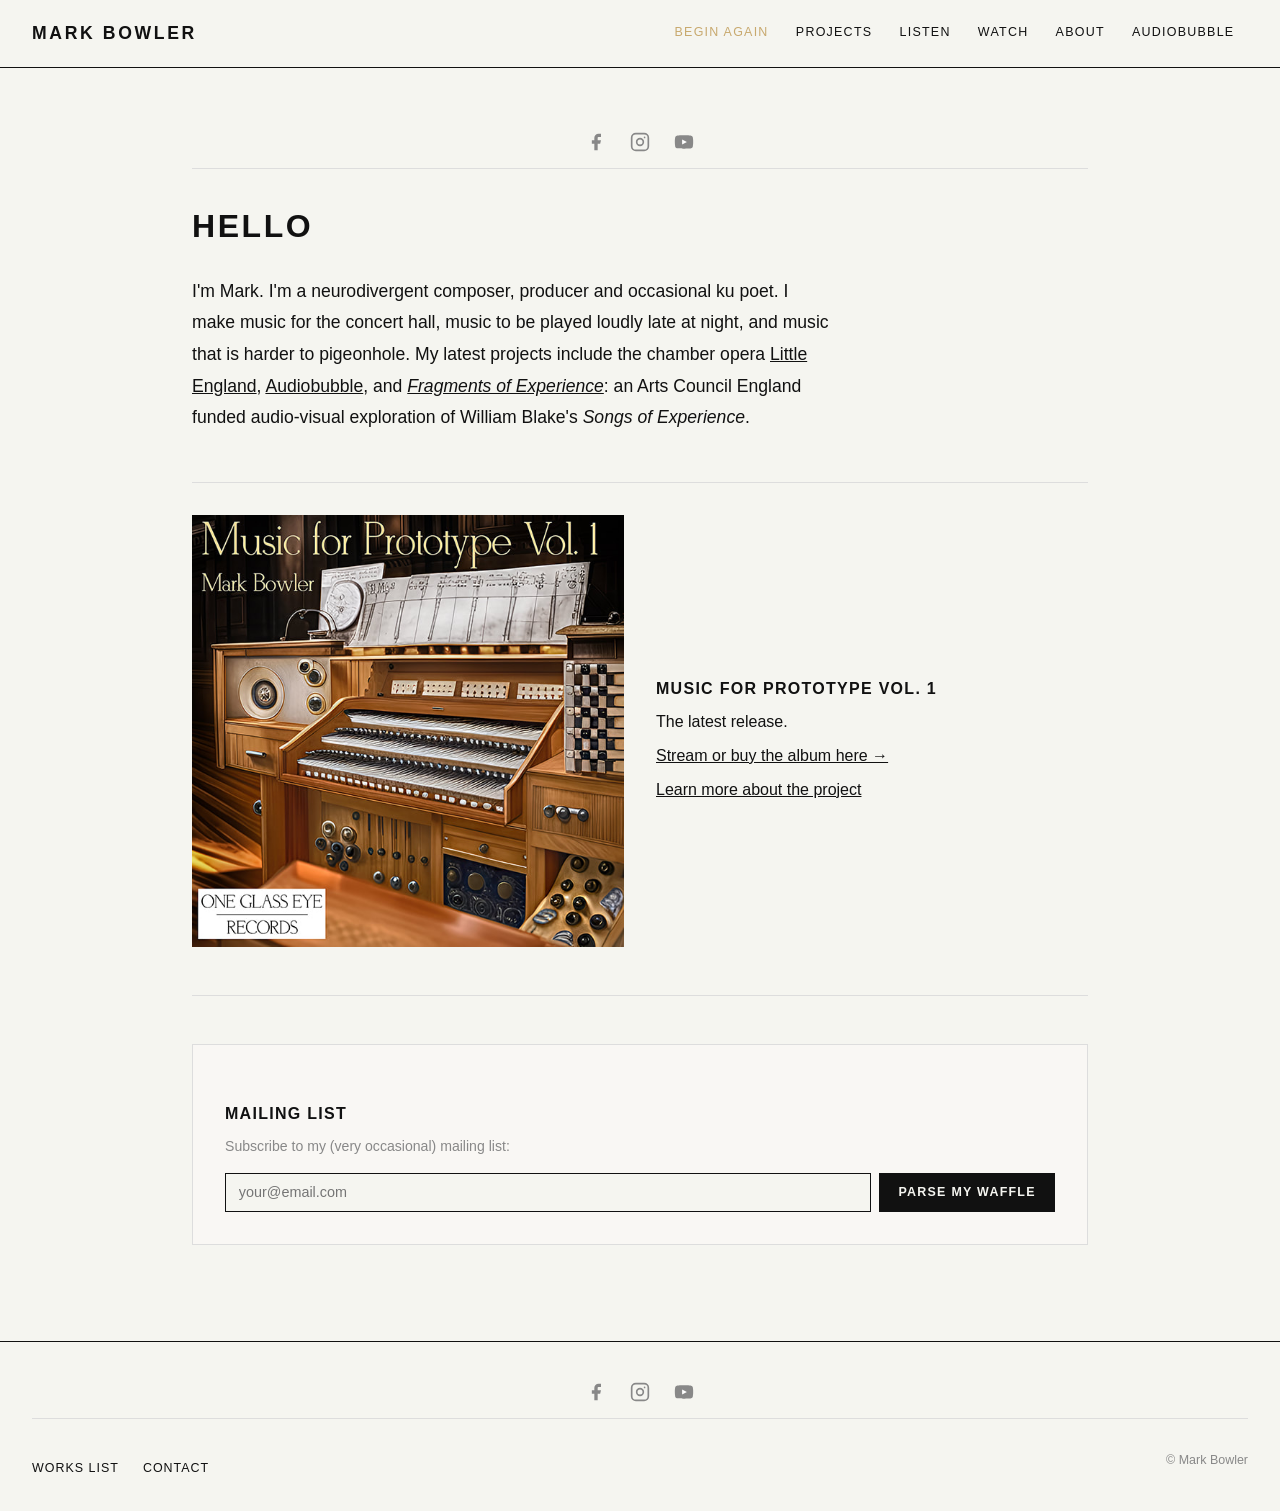
==== index.html @ 7967b2ca "Add files via upload" ====
<!DOCTYPE html>
<html lang="en">
<head>
  <meta charset="UTF-8">
  <meta name="viewport" content="width=device-width, initial-scale=1.0">
  <title>Mark Bowler – Composer</title>
  <meta name="description" content="Mark Bowler is a neurodivergent composer, producer and occasional ku poet.">
  <link rel="stylesheet" href="css/style.css">
</head>
<body>

<header></header>

<main>
  <section class="home-intro">
    <h2>Hello</h2>
    <p>
      I'm Mark. I'm a neurodivergent composer, producer and occasional ku poet.
      I make music for the concert hall, music to be played loudly late at night,
      and music that is harder to pigeonhole. My latest projects include the chamber
      opera <a href="little-england.html">Little England</a>,
      <a href="audiobubble.html">Audiobubble</a>, and
      <em><a href="fragments-of-experience.html">Fragments of Experience</a></em>:
      an Arts Council England funded audio-visual exploration of William Blake's
      <em>Songs of Experience</em>.
    </p>
  </section>

  <hr>

  <section class="home-featured">
    <div>
      <a href="music-for-prototype-vol-1.html">
        <img
          src="images/protoptype-album-600x600_orig.jpg"
          alt="Music for Prototype Vol 1 album cover">
      </a>
    </div>
    <div class="featured-text">
      <h3>Music for Prototype Vol. 1</h3>
      <p>The latest release.</p>
      <p><a href="https://tr.ee/5BT4G4Kfy5" target="_blank" rel="noopener">Stream or buy the album here →</a></p>
      <p><a href="music-for-prototype-vol-1.html">Learn more about the project</a></p>
    </div>
  </section>

  <hr>

  <section class="mailing-list-section">
    <h3>Mailing List</h3>
    <p>Subscribe to my (very occasional) mailing list:</p>
    <!-- Replace https://markbmusic.us15.list-manage.com/subscribe/post?u=b76125705f27b5b52a41dfa4a&id=9430c9284a with your actual Mailchimp embed action URL -->
    <form class="mailchimp-form"
          action="https://markbmusic.us15.list-manage.com/subscribe/post?u=b76125705f27b5b52a41dfa4a&id=9430c9284a"
          method="post"
          target="_blank"
          novalidate>
      <input type="email" name="EMAIL" placeholder="your@email.com" required>
      <!-- Anti-bot field — do not remove -->
      <div style="position:absolute;left:-5000px" aria-hidden="true">
        <input type="text" name="b_b76125705f27b5b52a41dfa4a_9430c9284a" tabindex="-1" value="">
      </div>
      <button type="submit">Parse my waffle</button>
    </form>
  </section>
</main>

<footer></footer>
<script src="shared.js"></script>
</body>
</html>
---- css/style.css ----
/* =============================================
   MARK BOWLER - markbmusic.co.uk
   Static site CSS
   ============================================= */

*, *::before, *::after {
  box-sizing: border-box;
  margin: 0;
  padding: 0;
}

:root {
  --black: #111111;
  --white: #f5f5f0;
  --accent: #c8a96e;
  --mid: #888;
  --light-border: #ddd;
  --font-serif: 'Georgia', 'Times New Roman', serif;
  --font-sans: 'Helvetica Neue', Arial, sans-serif;
}

html {
  font-size: 16px;
  scroll-behavior: smooth;
}

body {
  background: var(--white);
  color: var(--black);
  font-family: var(--font-sans);
  line-height: 1.6;
  min-height: 100vh;
  display: flex;
  flex-direction: column;
}

a {
  color: var(--black);
  text-decoration: underline;
}

a:hover {
  color: var(--accent);
}

img {
  max-width: 100%;
  height: auto;
  display: block;
}

/* =============================================
   HEADER / NAV
   ============================================= */

header {
  border-bottom: 1px solid var(--black);
  padding: 0 2rem;
  display: flex;
  align-items: center;
  justify-content: space-between;
  flex-wrap: wrap;
  gap: 1rem;
  position: sticky;
  top: 0;
  background: var(--white);
  z-index: 100;
}

.site-title {
  font-family: var(--font-sans);
  font-size: 1.1rem;
  font-weight: 700;
  letter-spacing: 0.15em;
  text-decoration: none;
  text-transform: uppercase;
  padding: 1.2rem 0;
  color: var(--black);
}

nav {
  display: flex;
  align-items: center;
  flex-wrap: wrap;
  gap: 0;
}

nav ul {
  list-style: none;
  display: flex;
  flex-wrap: wrap;
  align-items: center;
  gap: 0;
}

nav ul li {
  position: relative;
}

nav ul li a {
  display: block;
  padding: 1.2rem 0.85rem;
  font-size: 0.78rem;
  letter-spacing: 0.1em;
  text-transform: uppercase;
  text-decoration: none;
  font-weight: 500;
  white-space: nowrap;
  transition: color 0.2s;
}

nav ul li a:hover,
nav ul li a.active {
  color: var(--accent);
}

/* Dropdown */
nav ul li ul.dropdown {
  display: none;
  position: absolute;
  top: 100%;
  left: 0;
  background: var(--white);
  border: 1px solid var(--black);
  min-width: 220px;
  z-index: 200;
  flex-direction: column;
  gap: 0;
}

nav ul li:hover ul.dropdown {
  display: flex;
}

nav ul li ul.dropdown li a {
  padding: 0.7rem 1rem;
  font-size: 0.74rem;
  border-bottom: 1px solid var(--light-border);
}

nav ul li ul.dropdown li:last-child a {
  border-bottom: none;
}

/* Mobile nav toggle */
.nav-toggle {
  display: none;
  background: none;
  border: none;
  cursor: pointer;
  font-size: 1.4rem;
  padding: 0.5rem;
}

/* =============================================
   MAIN CONTENT
   ============================================= */

main {
  flex: 1;
  padding: 3rem 2rem;
  max-width: 960px;
  margin: 0 auto;
  width: 100%;
}

h1, h2, h3 {
  font-family: var(--font-sans);
  letter-spacing: 0.08em;
  text-transform: uppercase;
}

h2 {
  font-size: 1.5rem;
  margin-bottom: 1.5rem;
  padding-bottom: 0.5rem;
  border-bottom: 1px solid var(--black);
}

h3 {
  font-size: 1rem;
  margin: 1.5rem 0 0.5rem;
}

p {
  margin-bottom: 1rem;
}

hr {
  border: none;
  border-top: 1px solid var(--light-border);
  margin: 2rem 0;
}

blockquote {
  border-left: 3px solid var(--accent);
  padding-left: 1rem;
  margin: 1.5rem 0;
  color: #444;
  font-style: italic;
}

/* =============================================
   HOME PAGE
   ============================================= */

.home-intro {
  margin-bottom: 3rem;
}

.home-intro h2 {
  font-size: 2rem;
  border-bottom: none;
  margin-bottom: 1rem;
}

.home-intro p {
  font-size: 1.1rem;
  max-width: 640px;
  line-height: 1.8;
}

.home-featured {
  display: grid;
  grid-template-columns: 1fr 1fr;
  gap: 2rem;
  margin-bottom: 3rem;
  align-items: center;
}

.home-featured img {
  width: 100%;
}

.home-featured .featured-text p {
  margin-bottom: 0.5rem;
}

/* =============================================
   PROJECTS PAGE
   ============================================= */

.projects-grid {
  display: grid;
  grid-template-columns: repeat(2, 1fr);
  gap: 2rem;
  margin-top: 1.5rem;
}

.project-card {
  border: 1px solid var(--light-border);
  text-decoration: none;
  display: block;
  transition: border-color 0.2s;
}

.project-card:hover {
  border-color: var(--accent);
}

.project-card img {
  width: 100%;
}

.project-card .card-label {
  padding: 0.75rem 1rem;
  font-size: 0.8rem;
  letter-spacing: 0.08em;
  text-transform: uppercase;
  font-weight: 600;
}

/* =============================================
   PROJECT DETAIL PAGES
   ============================================= */

.project-hero {
  margin-bottom: 2rem;
}

.project-hero img {
  width: 100%;
  max-height: 400px;
  object-fit: cover;
}

.two-col {
  display: grid;
  grid-template-columns: 1fr 1fr;
  gap: 2rem;
  margin: 2rem 0;
}

.two-col.wide-left {
  grid-template-columns: 2fr 1fr;
}

.credits-box {
  background: #f0ede8;
  padding: 1.5rem;
  font-size: 0.85rem;
  line-height: 1.8;
}

.credits-box strong {
  display: block;
  margin-bottom: 0.5rem;
  font-size: 0.75rem;
  letter-spacing: 0.1em;
  text-transform: uppercase;
}

.team-grid {
  display: grid;
  grid-template-columns: repeat(4, 1fr);
  gap: 1.5rem;
  margin: 2rem 0;
}

.team-member {
  text-align: center;
}

.team-member img {
  width: 100%;
  aspect-ratio: 1;
  object-fit: cover;
  margin-bottom: 0.5rem;
}

.team-member a {
  font-size: 0.78rem;
  display: block;
  line-height: 1.4;
}

.photo-strip {
  display: grid;
  grid-template-columns: repeat(3, 1fr);
  gap: 0.5rem;
  margin: 2rem 0;
}

.photo-strip img {
  width: 100%;
  aspect-ratio: 4/3;
  object-fit: cover;
}

.photo-strip.two-up {
  grid-template-columns: 1fr 1fr;
}

.cta-links {
  margin: 1.5rem 0;
  display: flex;
  gap: 1rem;
  flex-wrap: wrap;
}

.btn {
  display: inline-block;
  padding: 0.7rem 1.4rem;
  font-size: 0.78rem;
  letter-spacing: 0.1em;
  text-transform: uppercase;
  font-weight: 600;
  text-decoration: none;
  border: 2px solid var(--black);
  transition: background 0.2s, color 0.2s;
}

.btn:hover {
  background: var(--black);
  color: var(--white);
}

.btn.btn-accent {
  border-color: var(--accent);
  color: var(--accent);
}

.btn.btn-accent:hover {
  background: var(--accent);
  color: var(--white);
}

.tracklist {
  list-style: none;
  font-size: 0.9rem;
  line-height: 2;
  border-top: 1px solid var(--light-border);
  padding-top: 1rem;
}

/* =============================================
   LISTEN PAGE
   ============================================= */

.bandcamp-grid {
  display: grid;
  grid-template-columns: repeat(3, 1fr);
  gap: 1.5rem;
  margin: 2rem 0;
}

.bandcamp-grid iframe {
  width: 100%;
}

/* =============================================
   WATCH PAGE
   ============================================= */

.video-grid {
  display: grid;
  grid-template-columns: repeat(2, 1fr);
  gap: 1.5rem;
  margin: 1.5rem 0;
}

.video-wrap {
  position: relative;
  padding-bottom: 56.25%;
  height: 0;
  overflow: hidden;
}

.video-wrap iframe {
  position: absolute;
  top: 0; left: 0;
  width: 100%; height: 100%;
  border: 0;
}

/* =============================================
   ABOUT PAGE
   ============================================= */

.bio-section {
  margin-bottom: 2.5rem;
}

.bio-section h3 {
  font-size: 0.75rem;
  color: var(--mid);
  margin-bottom: 0.75rem;
}

.photo-gallery {
  display: grid;
  grid-template-columns: repeat(3, 1fr);
  gap: 0.5rem;
  margin: 2rem 0;
}

.photo-gallery img {
  width: 100%;
  aspect-ratio: 4/3;
  object-fit: cover;
}

/* =============================================
   WORKS LIST PAGE
   ============================================= */

.works-list {
  list-style: none;
}

.works-list li {
  padding: 1rem 0;
  border-bottom: 1px solid var(--light-border);
  font-size: 0.92rem;
}

.works-list li strong {
  display: block;
  font-size: 1rem;
  margin-bottom: 0.2rem;
}

.works-list li .forces {
  color: var(--mid);
  font-size: 0.82rem;
  font-style: italic;
}

.works-list li .description {
  margin-top: 0.25rem;
}

.works-list li .links {
  margin-top: 0.4rem;
  font-size: 0.82rem;
}

/* =============================================
   CONTACT PAGE
   ============================================= */

.contact-intro {
  max-width: 560px;
  margin-bottom: 2rem;
}

.contact-form {
  max-width: 560px;
}

.contact-form .form-group {
  margin-bottom: 1.2rem;
}

.contact-form label {
  display: block;
  font-size: 0.78rem;
  letter-spacing: 0.08em;
  text-transform: uppercase;
  margin-bottom: 0.4rem;
  font-weight: 600;
}

.contact-form input,
.contact-form textarea {
  width: 100%;
  padding: 0.7rem;
  border: 1px solid var(--black);
  background: var(--white);
  font-family: var(--font-sans);
  font-size: 0.95rem;
}

.contact-form textarea {
  min-height: 150px;
  resize: vertical;
}

.contact-form input:focus,
.contact-form textarea:focus {
  outline: 2px solid var(--accent);
}

/* =============================================
   AUDIOBUBBLE PAGE
   ============================================= */

.audiobubble-hero {
  text-align: center;
  padding: 4rem 2rem;
  background: var(--black);
  color: var(--white);
  margin: -3rem -2rem 3rem;
}

.audiobubble-hero h2 {
  font-size: 3rem;
  color: var(--white);
  border-color: var(--white);
  letter-spacing: 0.2em;
  margin-bottom: 0.5rem;
}

.audiobubble-hero .tagline {
  font-size: 1rem;
  letter-spacing: 0.2em;
  text-transform: uppercase;
  color: var(--accent);
  margin-bottom: 2rem;
}

.audiobubble-hero .btn {
  border-color: var(--white);
  color: var(--white);
}

.audiobubble-hero .btn:hover {
  background: var(--white);
  color: var(--black);
}

/* =============================================
   MAILING LIST / MAILCHIMP
   ============================================= */

.mailing-list-section {
  margin: 3rem 0;
  padding: 2rem;
  border: 1px solid var(--light-border);
  background: #f9f7f4;
}

.mailing-list-section p {
  font-size: 0.88rem;
  color: var(--mid);
  margin-bottom: 1rem;
}

.mailchimp-form {
  display: flex;
  gap: 0.5rem;
  flex-wrap: wrap;
}

.mailchimp-form input[type="email"] {
  flex: 1;
  min-width: 200px;
  padding: 0.65rem 0.8rem;
  border: 1px solid var(--black);
  background: var(--white);
  font-size: 0.9rem;
}

.mailchimp-form button {
  padding: 0.65rem 1.2rem;
  background: var(--black);
  color: var(--white);
  border: none;
  font-size: 0.78rem;
  letter-spacing: 0.1em;
  text-transform: uppercase;
  cursor: pointer;
  font-weight: 600;
}

.mailchimp-form button:hover {
  background: var(--accent);
}

/* =============================================
   FOOTER
   ============================================= */

footer {
  border-top: 1px solid var(--black);
  padding: 1.5rem 2rem;
  display: flex;
  justify-content: space-between;
  align-items: center;
  flex-wrap: wrap;
  gap: 1rem;
  font-size: 0.78rem;
}

footer nav ul {
  gap: 1.5rem;
}

footer nav ul li a {
  padding: 0;
  font-size: 0.78rem;
  text-transform: uppercase;
  letter-spacing: 0.08em;
}

footer .copyright {
  color: var(--mid);
}

/* =============================================
   RESPONSIVE
   ============================================= */

@media (max-width: 768px) {
  header {
    padding: 0 1rem;
  }

  .nav-toggle {
    display: block;
  }

  nav {
    width: 100%;
    display: none;
  }

  nav.open {
    display: block;
    border-top: 1px solid var(--light-border);
    padding: 0.5rem 0;
  }

  nav ul {
    flex-direction: column;
    width: 100%;
  }

  nav ul li a {
    padding: 0.6rem 0;
  }

  nav ul li ul.dropdown {
    display: flex;
    position: static;
    border: none;
    border-left: 2px solid var(--accent);
    margin-left: 1rem;
    min-width: auto;
  }

  main {
    padding: 2rem 1rem;
  }

  .home-featured,
  .two-col,
  .two-col.wide-left,
  .projects-grid,
  .team-grid,
  .bandcamp-grid,
  .video-grid,
  .photo-strip,
  .photo-strip.two-up,
  .photo-gallery {
    grid-template-columns: 1fr;
  }

  .audiobubble-hero {
    margin: -2rem -1rem 2rem;
  }

  footer {
    flex-direction: column;
    text-align: center;
  }
}

/* =============================================
   SOCIAL LINKS
   ============================================= */

.social-bar {
  display: flex;
  justify-content: center;
  gap: 1.5rem;
  padding: 1rem 0;
}

.social-bar a {
  color: var(--mid);
  text-decoration: none;
  transition: color 0.2s;
  display: flex;
  align-items: center;
}

.social-bar a:hover {
  color: var(--accent);
}

.social-bar-top {
  border-bottom: 1px solid var(--light-border);
  margin-bottom: 2rem;
}

footer .social-bar {
  border-bottom: 1px solid var(--light-border);
  margin-bottom: 1rem;
  width: 100%;
}
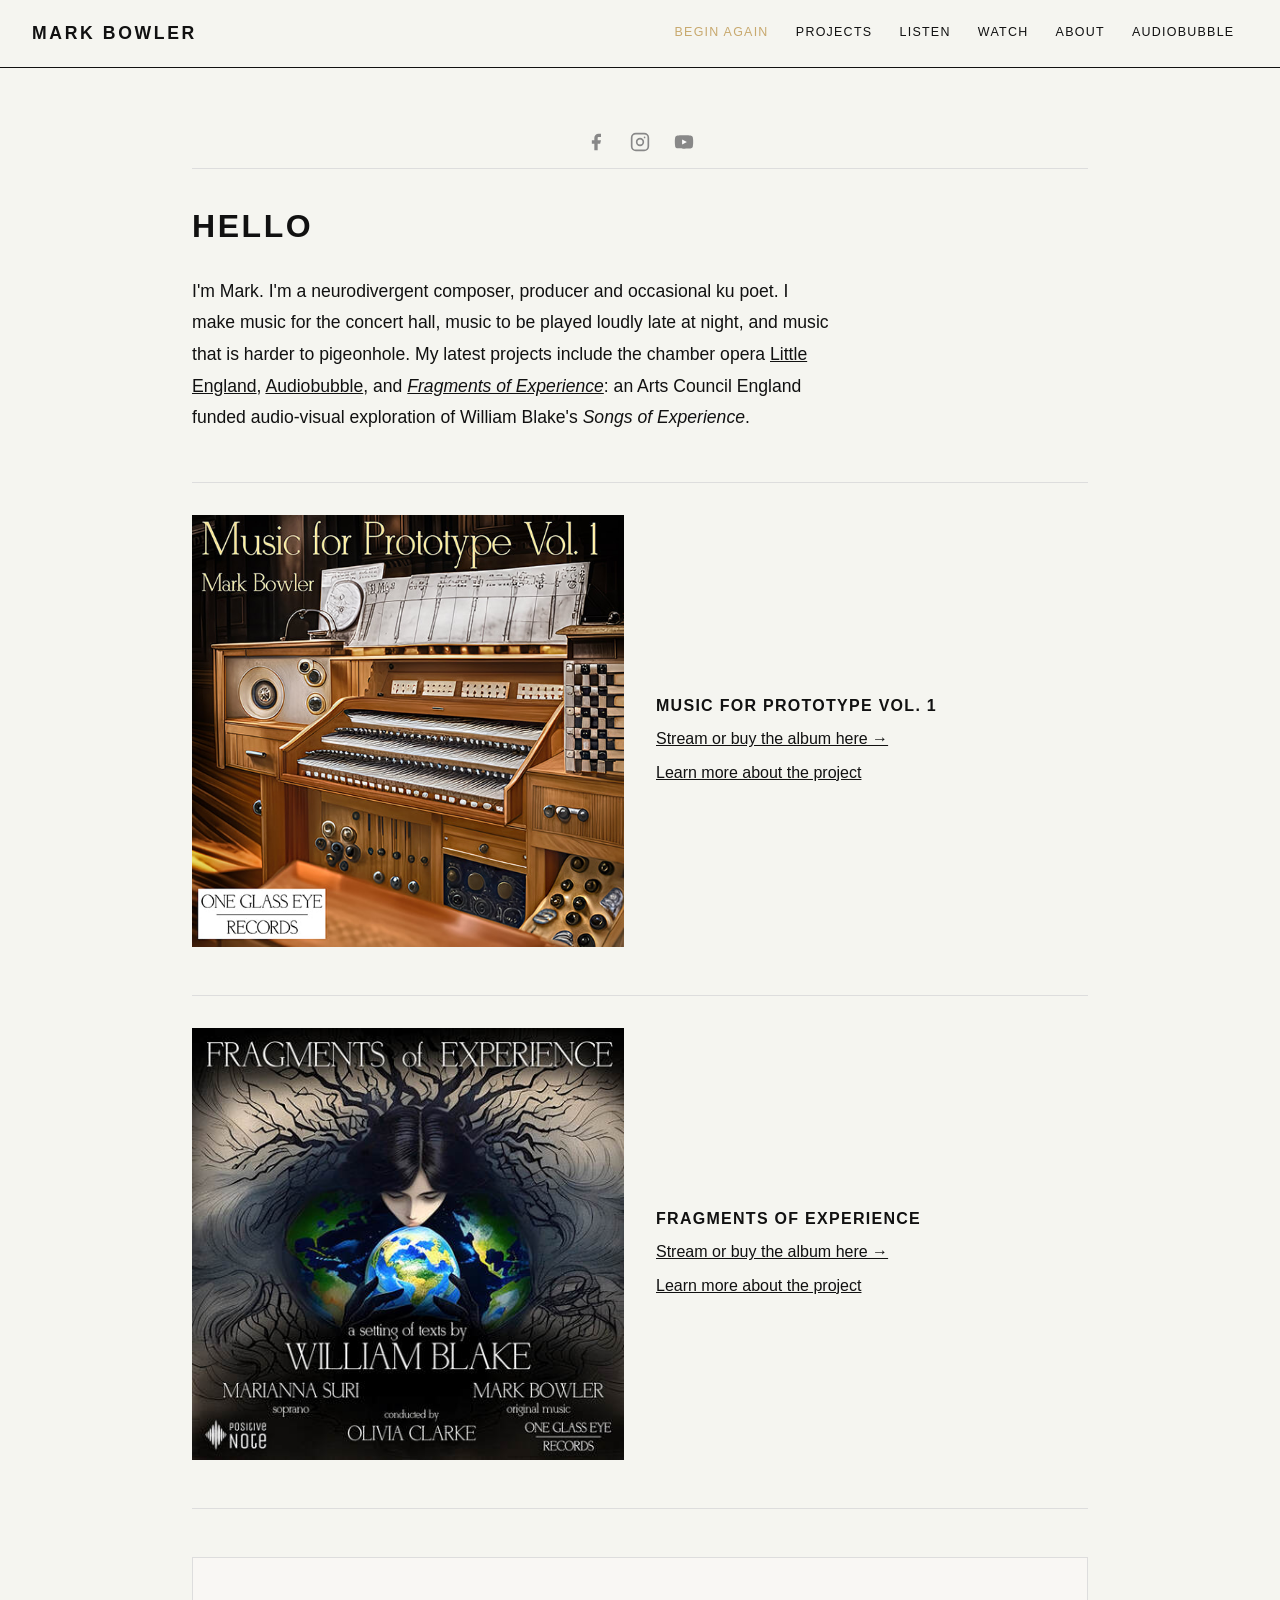
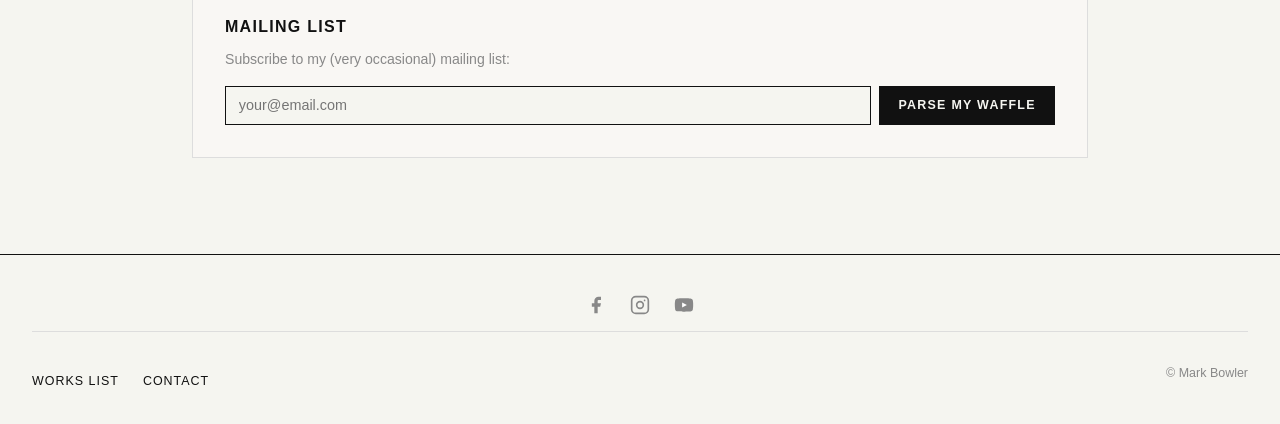
==== commit 6051c8ec: "Update index.html" ====
--- a/index.html
+++ b/index.html
@@ -38,9 +38,25 @@
     </div>
     <div class="featured-text">
       <h3>Music for Prototype Vol. 1</h3>
-      <p>The latest release.</p>
+      <p><a href="https://tr.ee/yDk2wQ51c0" target="_blank" rel="noopener">Stream or buy the album here →</a></p>
+      <p><a href="music-for-prototype-vol-1.html">Learn more about the project</a></p>
+    </div>
+  </section>
+
+  <hr>
+
+  <section class="home-featured">
+    <div>
+      <a href="fragments-of-experience.html">
+        <img
+          src="images/fragments-of-experience-v4-album-art-front-cover-small.jpg"
+          alt="Fragments of Experience album art">
+      </a>
+    </div>
+    <div class="featured-text">
+      <h3>Fragments of Experience</h3>
       <p><a href="https://tr.ee/5BT4G4Kfy5" target="_blank" rel="noopener">Stream or buy the album here →</a></p>
-      <p><a href="music-for-prototype-vol-1.html">Learn more about the project</a></p>
+      <p><a href="fragments-of-experience.html">Learn more about the project</a></p>
     </div>
   </section>
 
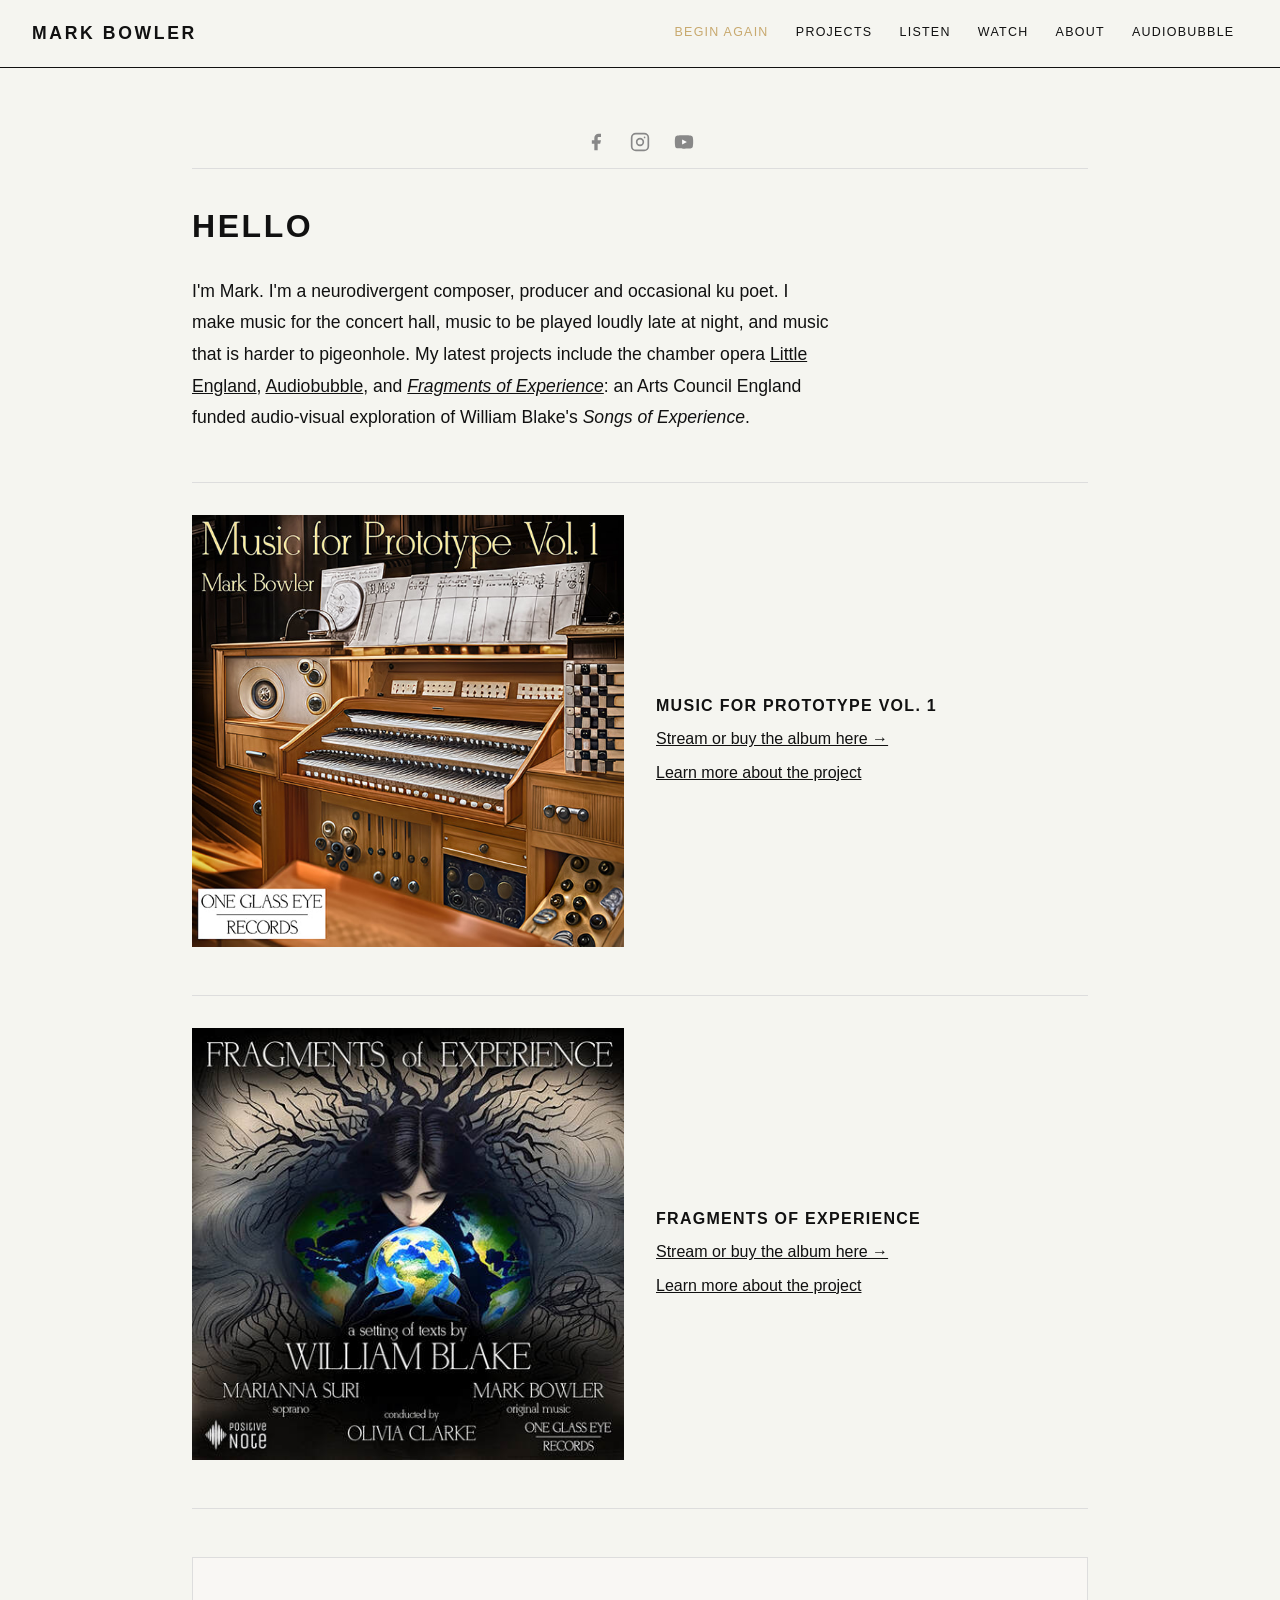
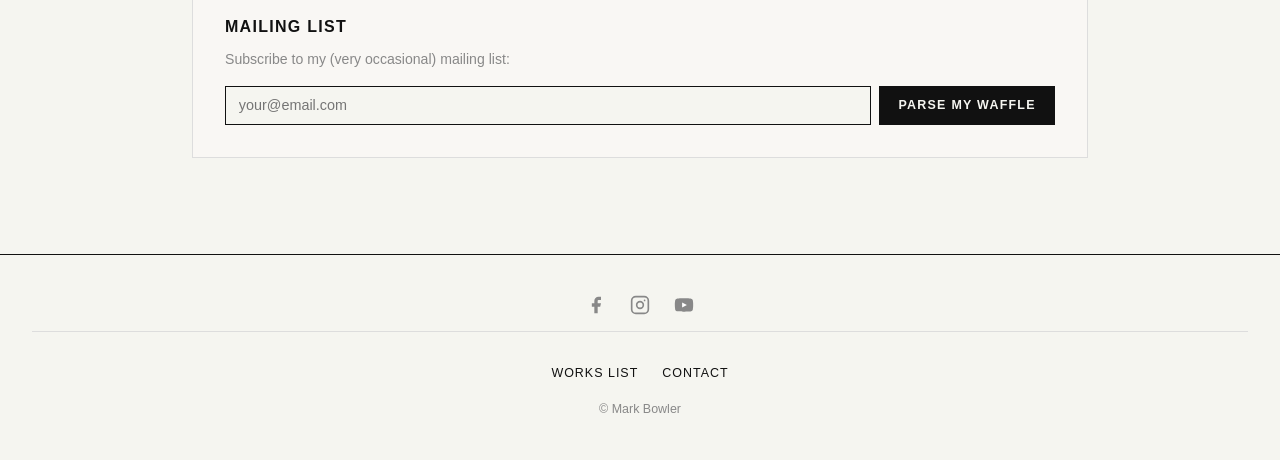
==== commit 5a91b01d: "Update index.html" ====
--- a/index.html
+++ b/index.html
@@ -62,23 +62,22 @@
 
   <hr>
 
-  <section class="mailing-list-section">
-    <h3>Mailing List</h3>
-    <p>Subscribe to my (very occasional) mailing list:</p>
-    <!-- Replace https://markbmusic.us15.list-manage.com/subscribe/post?u=b76125705f27b5b52a41dfa4a&id=9430c9284a with your actual Mailchimp embed action URL -->
-    <form class="mailchimp-form"
-          action="https://markbmusic.us15.list-manage.com/subscribe/post?u=b76125705f27b5b52a41dfa4a&id=9430c9284a"
-          method="post"
-          target="_blank"
-          novalidate>
-      <input type="email" name="EMAIL" placeholder="your@email.com" required>
-      <!-- Anti-bot field — do not remove -->
-      <div style="position:absolute;left:-5000px" aria-hidden="true">
-        <input type="text" name="b_b76125705f27b5b52a41dfa4a_9430c9284a" tabindex="-1" value="">
-      </div>
-      <button type="submit">Parse my waffle</button>
-    </form>
-  </section>
+<section class="mailing-list-section">
+  <h3>Mailing List</h3>
+  <p>Subscribe to my (very occasional) mailing list:</p>
+  <form class="mailchimp-form"
+        action="https://markbmusic.us15.list-manage.com/subscribe/post?u=b76125705f27b5b52a41dfa4a&amp;id=9430c9284a&amp;f_id=000b92e0f0"
+        method="post"
+        target="_blank"
+        novalidate>
+    <input type="email" name="EMAIL" placeholder="your@email.com" required>
+    <!-- Anti-bot field — do not remove -->
+    <div style="position:absolute;left:-5000px" aria-hidden="true">
+      <input type="text" name="b_b76125705f27b5b52a41dfa4a_9430c9284a" tabindex="-1" value="">
+    </div>
+    <button type="submit">Parse my waffle</button>
+  </form>
+</section>
 </main>
 
 <footer></footer>
--- a/css/style.css
+++ b/css/style.css
@@ -759,3 +759,14 @@
   margin-bottom: 1rem;
   width: 100%;
 }
+
+/* Footer — centre nav below social icons */
+footer {
+  flex-direction: column;
+  align-items: center;
+  text-align: center;
+}
+
+footer nav ul {
+  justify-content: center;
+}
